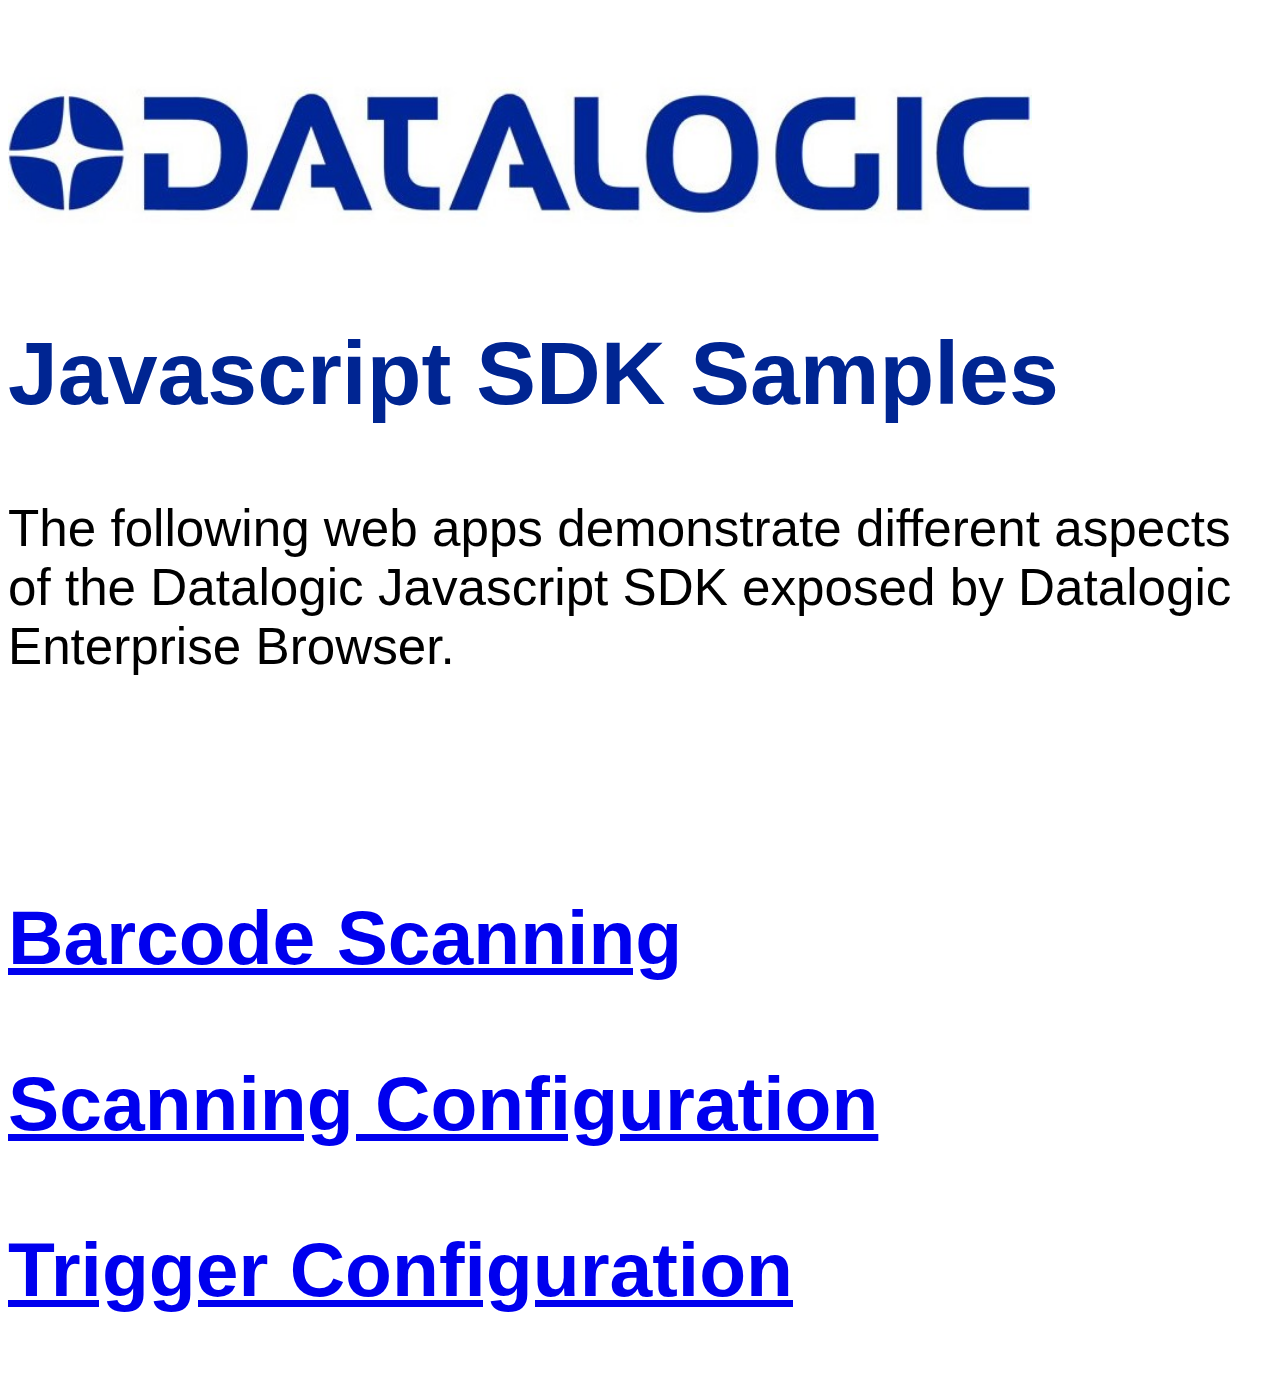
==== index.html @ a968ee16 "v0.1.0.11505" ====
<!-- Start page for the Datalogic Java SDK samples -->

<!DOCTYPE html>
<html>
<head>
	<title>Javascript SDK Sample Apps</title>
	<link rel="icon" type="image/x-icon" href="samples/res/favicon.ico">
</head>

<body style = "font-family: Helvetica, sans-serif; font-size:6vw; color:#002592;">

	<!-- Header -->
	<p><img src="samples/res/logo.jpg" alt="Datalogic" style="width:80vw"></p>
	<h2 style = "font-size:7vw">Javascript SDK Samples</h2>
	<p style = "color:black; font-size:4vw">
		The following web apps demonstrate different aspects of the Datalogic Javascript SDK exposed by Datalogic Enterprise Browser.
	</p>
	<br>
	
	<!-- Barcode scanning sample -->
	<p>
		<a href="samples/barcode.html"><b>Barcode Scanning</b></a>
	</p>

	<!-- Scanning configuration sample -->
	<p>
		<a href="samples/config.html"><b>Scanning Configuration</b></a>
	</p>
	
	<!-- Trigger configuration sample -->
	<p>
		<a href="samples/trigger.html"><b>Trigger Configuration</b></a>
	</p>


</body>
</html>
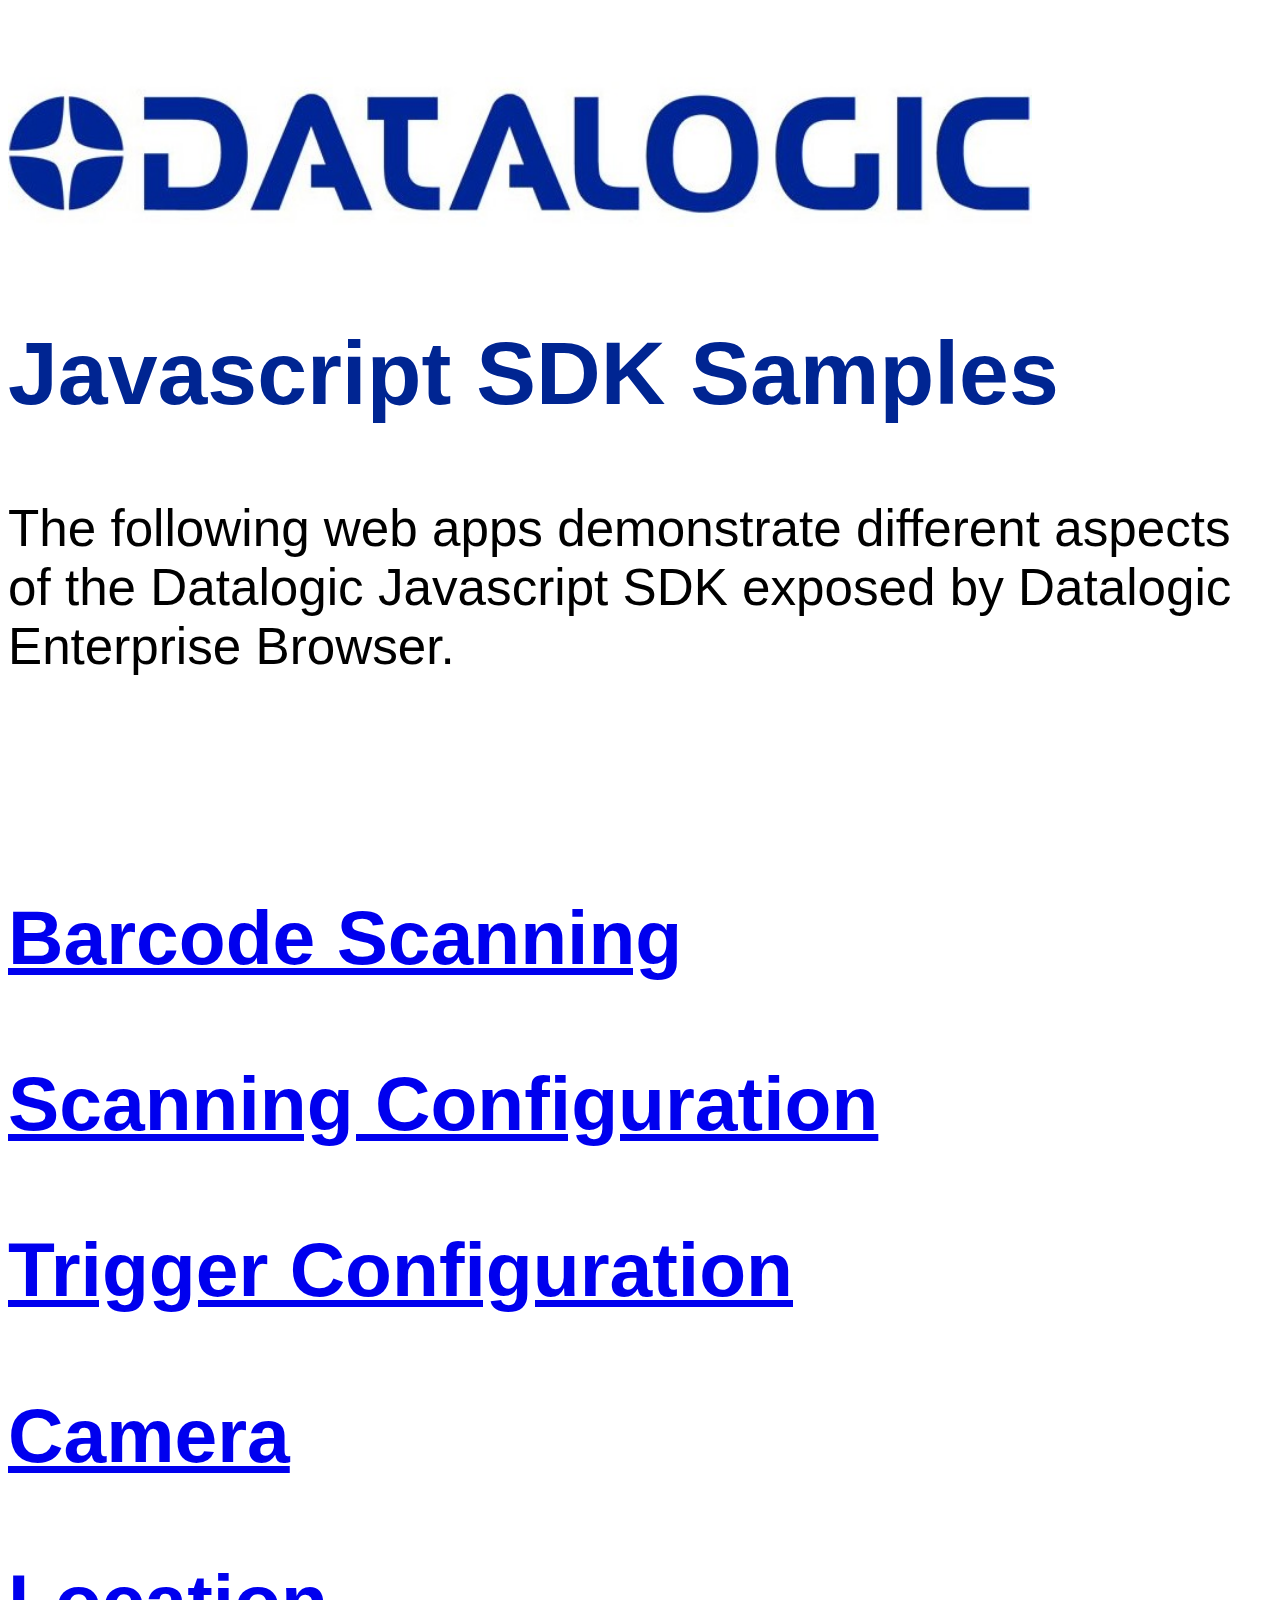
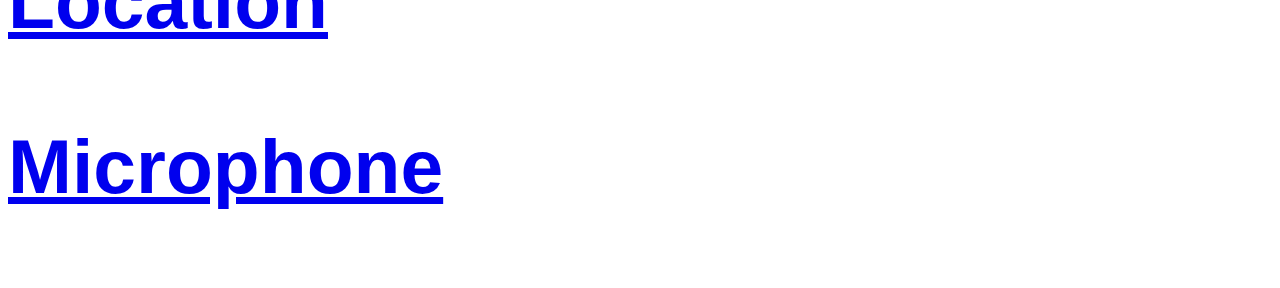
==== commit 1ce51ed9: "Added sample apps for camera, microphone & location" ====
--- a/index.html
+++ b/index.html
@@ -8,7 +8,6 @@
 </head>
 
 <body style = "font-family: Helvetica, sans-serif; font-size:6vw; color:#002592;">
-
 	<!-- Header -->
 	<p><img src="samples/res/logo.jpg" alt="Datalogic" style="width:80vw"></p>
 	<h2 style = "font-size:7vw">Javascript SDK Samples</h2>
@@ -16,7 +15,7 @@
 		The following web apps demonstrate different aspects of the Datalogic Javascript SDK exposed by Datalogic Enterprise Browser.
 	</p>
 	<br>
-	
+
 	<!-- Barcode scanning sample -->
 	<p>
 		<a href="samples/barcode.html"><b>Barcode Scanning</b></a>
@@ -26,12 +25,25 @@
 	<p>
 		<a href="samples/config.html"><b>Scanning Configuration</b></a>
 	</p>
-	
+
 	<!-- Trigger configuration sample -->
 	<p>
 		<a href="samples/trigger.html"><b>Trigger Configuration</b></a>
 	</p>
 
+	<!-- Use the Camera-->
+	<p>
+		<a href="samples/camera.html"><b>Camera</b></a>
+	</p>
 
+	<!-- Trigger Location -->
+	<p>
+		<a href="samples/location.html"><b>Location</b></a>
+	</p>
+
+	<!-- Use the Microphone -->
+	<p>
+		<a href="samples/microphone.html"><b>Microphone</b></a>
+	</p>
 </body>
 </html>
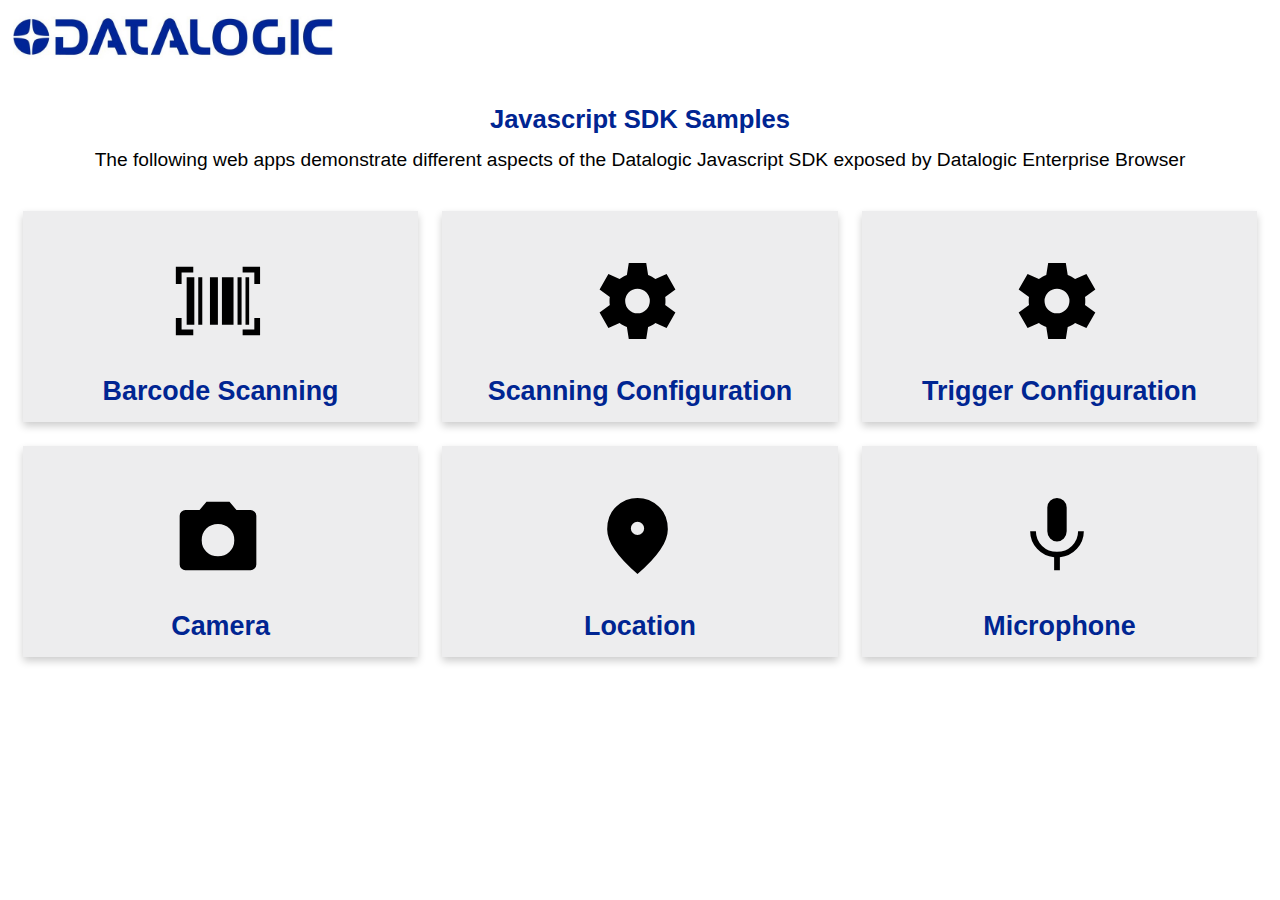
==== commit 95173b54: "Updated sample pages and releases for dl_barcode v2 and dl_keyboard v2" ====
--- a/index.html
+++ b/index.html
@@ -2,48 +2,66 @@
 
 <!DOCTYPE html>
 <html>
+
 <head>
-	<title>Javascript SDK Sample Apps</title>
-	<link rel="icon" type="image/x-icon" href="samples/res/favicon.ico">
+    <title>Byron's Javascript SDK Sample Apps</title>
+    <meta name="viewport" content="width=device-width, initial-scale=1.0">
+    <link rel="icon" type="image/x-icon" href="samples/res/favicon.ico">
+    <link rel="stylesheet" href="https://cdnjs.cloudflare.com/ajax/libs/font-awesome/4.7.0/css/font-awesome.min.css">
+    <link rel="stylesheet" type="text/css" href="samples/styles/index.css">
+    <link rel="stylesheet" type="text/css" href="samples/styles/styles.css">
 </head>
 
-<body style = "font-family: Helvetica, sans-serif; font-size:6vw; color:#002592;">
-	<!-- Header -->
-	<p><img src="samples/res/logo.jpg" alt="Datalogic" style="width:80vw"></p>
-	<h2 style = "font-size:7vw">Javascript SDK Samples</h2>
-	<p style = "color:black; font-size:4vw">
-		The following web apps demonstrate different aspects of the Datalogic Javascript SDK exposed by Datalogic Enterprise Browser.
-	</p>
-	<br>
+<body>
+<header>
+    <img class="logo" src="samples/res/logo.jpg" alt="Datalogic">
+    <center>
+        <h2>Javascript SDK Samples</h2>
+        <p class="description">
+            The following web apps demonstrate different aspects of the Datalogic Javascript SDK exposed by
+            Datalogic Enterprise Browser
+        </p>
+    </center>
+</header>
 
-	<!-- Barcode scanning sample -->
-	<p>
-		<a href="samples/barcode.html"><b>Barcode Scanning</b></a>
-	</p>
+<div class="test-pages">
+    <!-- Barcode scanning sample -->
+    <div id="barcode-scanning" class="card">
+        <img class="card-icon" src="samples/res/barcode-scanner.svg" alt="Avatar">
+        <a class="test-page-link" href="samples/barcode.html">Barcode Scanning</a>
+    </div>
 
-	<!-- Scanning configuration sample -->
-	<p>
-		<a href="samples/config.html"><b>Scanning Configuration</b></a>
-	</p>
+    <!-- Scanning configuration sample -->
+    <div id="scanning-configuration" class="card">
+        <img class="card-icon" src="samples/res/settings.svg" alt="Avatar">
+        <a class="test-page-link" href="samples/config.html">Scanning Configuration</a>
+    </div>
 
-	<!-- Trigger configuration sample -->
-	<p>
-		<a href="samples/trigger.html"><b>Trigger Configuration</b></a>
-	</p>
+    <!-- Trigger configuration sample -->
+    <div id="trigger-configuration" class="card">
+        <img class="card-icon" src="samples/res/settings.svg" alt="Avatar">
+        <a class="test-page-link" href="samples/trigger.html">Trigger Configuration</a>
+    </div>
 
-	<!-- Use the Camera-->
-	<p>
-		<a href="samples/camera.html"><b>Camera</b></a>
-	</p>
+    <!-- Use the Camera-->
+    <div id="camera" class="card">
+        <img class="card-icon" src="samples/res/camera.svg" alt="Avatar">
+        <a class="test-page-link" href="samples/camera.html">Camera</a>
+    </div>
 
-	<!-- Trigger Location -->
-	<p>
-		<a href="samples/location.html"><b>Location</b></a>
-	</p>
+    <!-- Trigger Location -->
+    <div id="location" class="card">
+        <img class="card-icon" src="samples/res/location.svg" alt="Avatar">
+        <a class="test-page-link" href="samples/location.html">Location</a>
+    </div>
 
-	<!-- Use the Microphone -->
-	<p>
-		<a href="samples/microphone.html"><b>Microphone</b></a>
-	</p>
+    <!-- Use the Microphone -->
+    <div id="microphone" class="card">
+        <img class="card-icon" src="samples/res/microphone.svg" alt="Avatar">
+        <a class="test-page-link" href="samples/microphone.html">Microphone</a>
+    </div>
+
+</div>
 </body>
-</html>
+
+</html>--- a/samples/styles/index.css
+++ b/samples/styles/index.css
@@ -0,0 +1,121 @@
+body {
+    font-size: 6vw;
+    margin: 3%;
+}
+
+h2 {
+    font-size: 7vw;
+}
+
+.logo {
+    width: 80vw;
+    margin-left: auto;
+    margin-right: auto;
+    display: block;
+    margin-bottom: 1vh;
+}
+
+.description {
+    color: black;
+    font-size: 5vw;
+    margin-top: 5px;
+}
+
+.card-icon {
+    width: 10vw;
+    padding-right: 5px;
+}
+
+.card {
+    /* Add shadows to create the "card" effect */
+    box-shadow: 0 4px 8px 0 rgba(0, 0, 0, 0.2);
+    transition: 0.3s;
+
+    background-color: #b1b3b43b;
+    height: fit-content;
+    padding: 10px;
+    margin-top: 10px;
+    margin-bottom: 10px;
+    display: flex;
+    flex-direction: row;
+    align-items: center;
+}
+
+.test-page-link {
+    font-weight: bold;
+    cursor: pointer;
+    text-decoration: none;
+    color: #002592;
+}
+
+.test-pages {
+    margin-top: 10px;
+}
+
+/* Auto format for large screens */
+@media screen and (min-width: 601px) {
+    .logo {
+        width: 25vw;
+        margin-bottom: 5vh;
+        margin-left: 0;
+        margin-right: 0;
+    }
+
+    h2 {
+        font-size: 2vw;
+        margin-left: auto;
+        margin-right: auto;
+    }
+
+    .description {
+        color: black;
+        font-size: 1.5vw;
+        margin-top: 15px;
+    }
+
+    body {
+        margin: 1%;
+    }
+
+    .test-page-link {
+        font-size: 0.35em;
+        font-weight: bold;
+        cursor: pointer;
+        text-decoration: none;
+        color: #002592;
+    }
+
+    .card {
+        height:fit-content;
+        display: flex;
+        justify-content: center;
+        align-items: center;
+        flex-direction: column;
+        box-shadow: 0 4px 8px 0 rgba(0, 0, 0, 0.2);
+        transition: 0.3s;
+        padding: 15px;
+        margin: 0px;
+    }
+
+    .card:hover {
+        box-shadow: 0 8px 16px 0 rgba(0, 0, 0, 0.2);
+    }
+
+    .test-pages {
+        display: grid;
+        margin-left: 10px;
+        margin-right: 10px;
+        grid-template-columns: repeat(3, 1fr);
+        justify-content: space-between;
+        grid-auto-rows: auto;
+        grid-gap: 1.5rem;
+        margin-top: 40px;
+    }
+
+    .card-icon {
+        width: 25%;
+        margin-left: auto;
+        margin-right: auto;
+        min-height: 150px;
+    }
+}--- a/samples/styles/styles.css
+++ b/samples/styles/styles.css
@@ -0,0 +1,58 @@
+* {
+    margin: 0;
+}
+
+body {
+    font-family: Helvetica, sans-serif;
+    color: black;
+}
+
+h2 {
+    font-size: 7vw;
+    color: #002592;
+    margin-bottom: 5px;
+}
+
+.banner {
+    color: #ffffffff;
+    background-color: #002592;
+    padding: 5px;
+    margin-bottom: 10px;
+    font-size: 4vw;
+}
+
+.blue-footer-button {
+    width: 80vw;
+    height: 60px;
+    background-color: blue;
+    color: white;
+    font-family: 'Lucida Sans', 'Lucida Sans Regular', 'Lucida Grande', 'Lucida Sans Unicode', Geneva, Verdana, sans-serif;
+    font-size: 1.2em;
+    font-weight: bold;
+    border-radius: 30px;
+    border: none;
+    padding: 15px 20px;
+    text-align: center;
+    box-shadow: 0 5px 10px 0 rgba(0, 0, 0, 0.2);
+    position: absolute;
+    bottom: 30px;
+    left: calc(50% - 40vw);
+}
+
+@media screen and (min-width: 601px) {
+    .banner {
+        padding: 10px;
+        font-size: 1.5vw;
+    }
+
+    h2 {
+        font-size: 2vw;
+    }
+
+    .blue-footer-button {
+        width: 30vw;
+        left: calc(50% - 15vw);
+        font-size: 1.5em;
+        bottom: 50px;
+    };
+}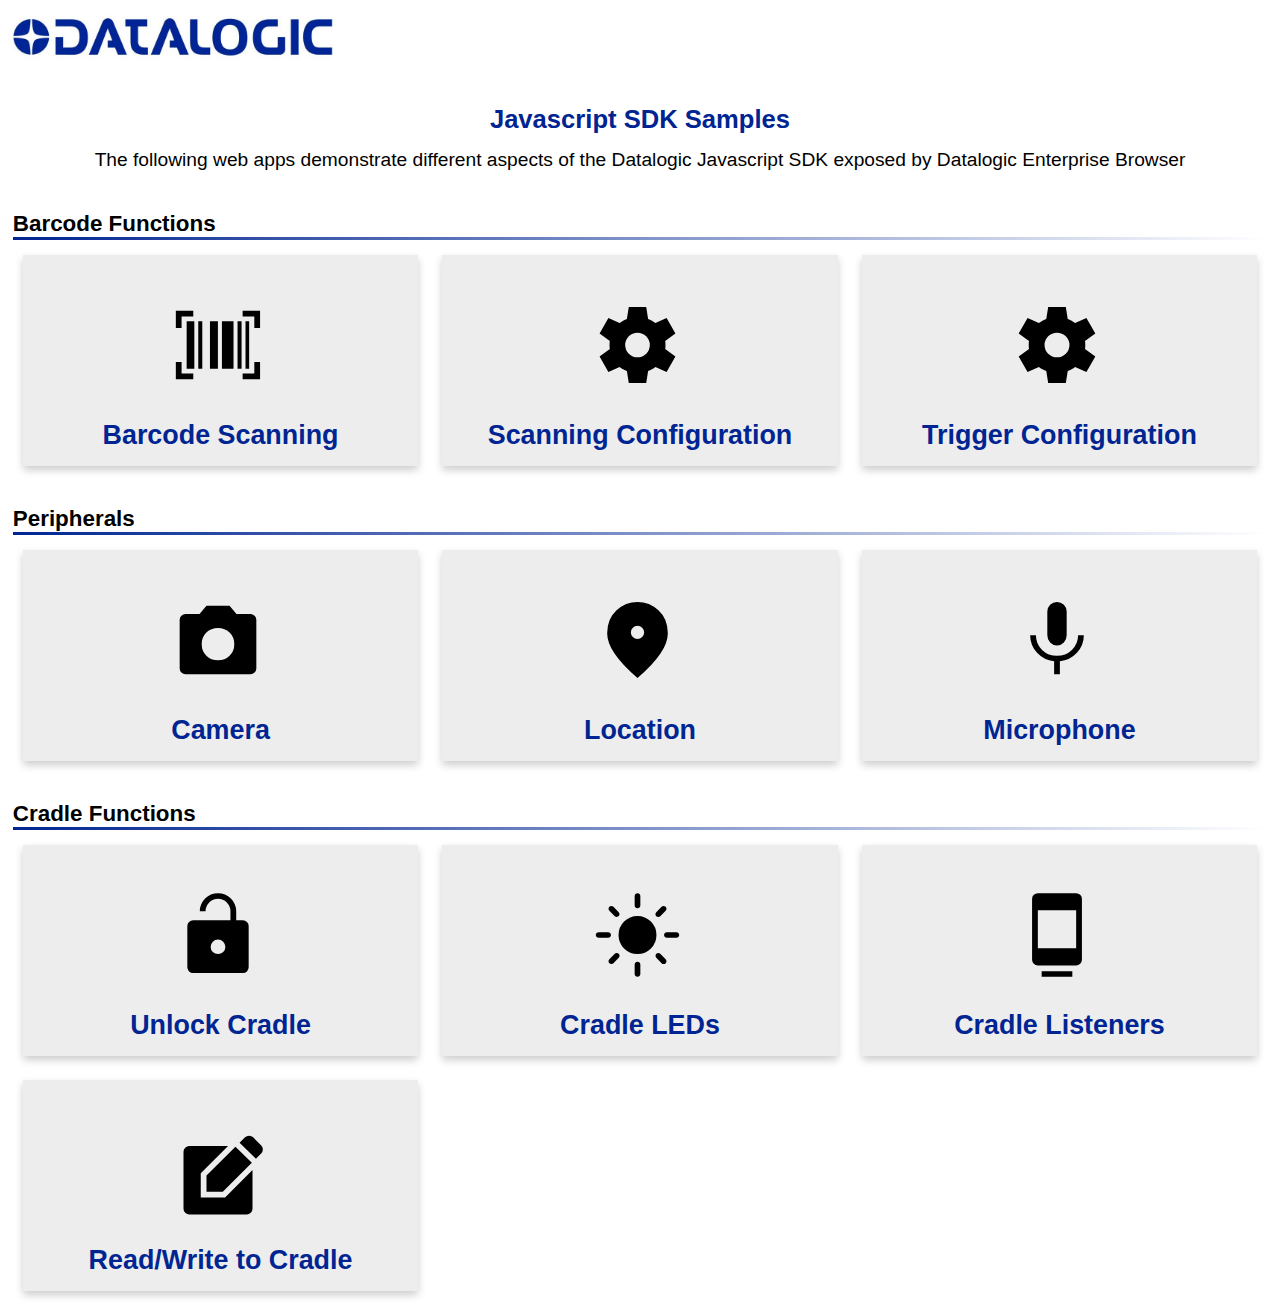
==== commit 96ca532a: "Add support for Cradle Manager API" ====
--- a/index.html
+++ b/index.html
@@ -4,64 +4,98 @@
 <html>
 
 <head>
-    <title>Byron's Javascript SDK Sample Apps</title>
-    <meta name="viewport" content="width=device-width, initial-scale=1.0">
-    <link rel="icon" type="image/x-icon" href="samples/res/favicon.ico">
-    <link rel="stylesheet" href="https://cdnjs.cloudflare.com/ajax/libs/font-awesome/4.7.0/css/font-awesome.min.css">
-    <link rel="stylesheet" type="text/css" href="samples/styles/index.css">
-    <link rel="stylesheet" type="text/css" href="samples/styles/styles.css">
+	<title>Javascript SDK Sample Apps</title>
+	<meta name="viewport" content="width=device-width, initial-scale=1.0">
+	<link rel="icon" type="image/x-icon" href="samples/res/favicon.ico">
+	<link rel="stylesheet" href="https://cdnjs.cloudflare.com/ajax/libs/font-awesome/4.7.0/css/font-awesome.min.css">
+	<link rel="stylesheet" type="text/css" href="samples/styles/index.css">
+	<link rel="stylesheet" type="text/css" href="samples/styles/styles.css">
 </head>
 
 <body>
-<header>
-    <img class="logo" src="samples/res/logo.jpg" alt="Datalogic">
-    <center>
-        <h2>Javascript SDK Samples</h2>
-        <p class="description">
-            The following web apps demonstrate different aspects of the Datalogic Javascript SDK exposed by
-            Datalogic Enterprise Browser
-        </p>
-    </center>
-</header>
+	<header>
+		<img class="logo" src="samples/res/logo.jpg" alt="Datalogic">
+		<center>
+			<h2>Javascript SDK Samples</h2>
+			<p class="description">
+				The following web apps demonstrate different aspects of the Datalogic Javascript SDK exposed by
+				Datalogic Enterprise Browser
+			</p>
+		</center>
+	</header>
 
-<div class="test-pages">
-    <!-- Barcode scanning sample -->
-    <div id="barcode-scanning" class="card">
-        <img class="card-icon" src="samples/res/barcode-scanner.svg" alt="Avatar">
-        <a class="test-page-link" href="samples/barcode.html">Barcode Scanning</a>
-    </div>
+	<h3>Barcode Functions</h3>
+	<hr>
+	<div class="test-pages">
+		<!-- Barcode scanning sample -->
+		<div id="barcode-scanning" class="card">
+			<img class="card-icon" src="samples/res/barcode-scanner.svg" alt="Avatar">
+			<a class="test-page-link" href="samples/barcode.html">Barcode Scanning</a>
+		</div>
 
-    <!-- Scanning configuration sample -->
-    <div id="scanning-configuration" class="card">
-        <img class="card-icon" src="samples/res/settings.svg" alt="Avatar">
-        <a class="test-page-link" href="samples/config.html">Scanning Configuration</a>
-    </div>
+		<!-- Scanning configuration sample -->
+		<div id="scanning-configuration" class="card">
+			<img class="card-icon" src="samples/res/settings.svg" alt="Avatar">
+			<a class="test-page-link" href="samples/config.html">Scanning Configuration</a>
+		</div>
 
-    <!-- Trigger configuration sample -->
-    <div id="trigger-configuration" class="card">
-        <img class="card-icon" src="samples/res/settings.svg" alt="Avatar">
-        <a class="test-page-link" href="samples/trigger.html">Trigger Configuration</a>
-    </div>
+		<!-- Trigger configuration sample -->
+		<div id="trigger-configuration" class="card">
+			<img class="card-icon" src="samples/res/settings.svg" alt="Avatar">
+			<a class="test-page-link" href="samples/trigger.html">Trigger Configuration</a>
+		</div>
 
-    <!-- Use the Camera-->
-    <div id="camera" class="card">
-        <img class="card-icon" src="samples/res/camera.svg" alt="Avatar">
-        <a class="test-page-link" href="samples/camera.html">Camera</a>
-    </div>
+	</div>
 
-    <!-- Trigger Location -->
-    <div id="location" class="card">
-        <img class="card-icon" src="samples/res/location.svg" alt="Avatar">
-        <a class="test-page-link" href="samples/location.html">Location</a>
-    </div>
+	<h3>Peripherals</h3>
+	<hr>
+	<div class="test-pages">
+		<!-- Use the Camera-->
+		<div id="camera" class="card">
+			<img class="card-icon" src="samples/res/camera.svg" alt="Avatar">
+			<a class="test-page-link" href="samples/camera.html">Camera</a>
+		</div>
 
-    <!-- Use the Microphone -->
-    <div id="microphone" class="card">
-        <img class="card-icon" src="samples/res/microphone.svg" alt="Avatar">
-        <a class="test-page-link" href="samples/microphone.html">Microphone</a>
-    </div>
+		<!-- Trigger Location -->
+		<div id="location" class="card">
+			<img class="card-icon" src="samples/res/location.svg" alt="Avatar">
+			<a class="test-page-link" href="samples/location.html">Location</a>
+		</div>
 
-</div>
+		<!-- Use the Microphone -->
+		<div id="microphone" class="card">
+			<img class="card-icon" src="samples/res/microphone.svg" alt="Avatar">
+			<a class="test-page-link" href="samples/microphone.html">Microphone</a>
+		</div>
+	</div>
+
+	<h3>Cradle Functions</h3>
+	<hr>
+	<div class="test-pages">
+		<!-- Unlock the Cradle -->
+		<div id="unlock" class="card">
+			<img class="card-icon" src="samples/res/unlock.svg" alt="Avatar">
+			<a class="test-page-link" href="samples/unlock.html">Unlock Cradle</a>
+		</div>
+
+		<!-- Control Cradle LEDs -->
+		<div id="led" class="card">
+			<img class="card-icon" src="samples/res/led.svg" alt="Avatar">
+			<a class="test-page-link" href="samples/led.html">Cradle LEDs</a>
+		</div>
+
+		<!-- Add Cradle Listeners -->
+		<div id="listener" class="card">
+			<img class="card-icon" src="samples/res/listener.svg" alt="Avatar">
+			<a class="test-page-link" href="samples/listeners.html">Cradle Listeners</a>
+		</div>
+
+		<!-- Add Cradle Listeners -->
+		<div id="read-write" class="card">
+			<img class="card-icon" src="samples/res/read_write.svg" alt="Avatar">
+			<a class="test-page-link" href="samples/read_write.html">Read/Write to Cradle</a>
+		</div>
+	</div>
 </body>
 
 </html>--- a/samples/styles/index.css
+++ b/samples/styles/index.css
@@ -1,121 +1,140 @@
 body {
-    font-size: 6vw;
-    margin: 3%;
+	font-size: 6vw;
+	margin: 3%;
 }
 
 h2 {
-    font-size: 7vw;
+	font-size: 7vw;
+}
+
+h3 {
+	font-size: 6vw;
+	color: black;    
+	font-weight: bold;
+	margin-top: 20px;
 }
 
 .logo {
-    width: 80vw;
-    margin-left: auto;
-    margin-right: auto;
-    display: block;
-    margin-bottom: 1vh;
+	width: 80vw;
+	margin-left: auto;
+	margin-right: auto;
+	display: block;
+	margin-bottom: 1vh;
 }
 
 .description {
-    color: black;
-    font-size: 5vw;
-    margin-top: 5px;
+	color: black;
+	font-size: 5vw;
+	margin-top: 5px;
 }
 
 .card-icon {
-    width: 10vw;
-    padding-right: 5px;
+	width: 10vw;
+	padding-right: 5px;
 }
 
 .card {
-    /* Add shadows to create the "card" effect */
-    box-shadow: 0 4px 8px 0 rgba(0, 0, 0, 0.2);
-    transition: 0.3s;
+	/* Add shadows to create the "card" effect */
+	box-shadow: 0 4px 8px 0 rgba(0, 0, 0, 0.2);
+	transition: 0.3s;
 
-    background-color: #b1b3b43b;
-    height: fit-content;
-    padding: 10px;
-    margin-top: 10px;
-    margin-bottom: 10px;
-    display: flex;
-    flex-direction: row;
-    align-items: center;
+	background-color: #b1b3b43b;
+	height: fit-content;
+	padding: 10px;
+	margin-top: 10px;
+	margin-bottom: 10px;
+	display: flex;
+	flex-direction: row;
+	align-items: center;
 }
 
 .test-page-link {
-    font-weight: bold;
-    cursor: pointer;
-    text-decoration: none;
-    color: #002592;
+	font-weight: bold;
+	cursor: pointer;
+	text-decoration: none;
+	color: #002592;
 }
 
 .test-pages {
-    margin-top: 10px;
+	margin-top: 10px;
+}
+
+hr {
+	/* color: linear-gradient(to right, #002592 , white); */
+	height: 3px;
+	background-image: linear-gradient(to right, #002592 , white);
+	border: none;
 }
 
 /* Auto format for large screens */
 @media screen and (min-width: 601px) {
-    .logo {
-        width: 25vw;
-        margin-bottom: 5vh;
-        margin-left: 0;
-        margin-right: 0;
-    }
+	.logo {
+		width: 25vw;
+		margin-bottom: 5vh;
+		margin-left: 0;
+		margin-right: 0;
+	}
 
-    h2 {
-        font-size: 2vw;
-        margin-left: auto;
-        margin-right: auto;
-    }
+	h2 {
+		font-size: 2vw;
+		margin-left: auto;
+		margin-right: auto;
+	}
 
-    .description {
-        color: black;
-        font-size: 1.5vw;
-        margin-top: 15px;
-    }
+	h3 {
+		font-size: 1.75vw;
+		margin-top: 40px;
+	}
 
-    body {
-        margin: 1%;
-    }
+	.description {
+		color: black;
+		font-size: 1.5vw;
+		margin-top: 15px;
+	}
 
-    .test-page-link {
-        font-size: 0.35em;
-        font-weight: bold;
-        cursor: pointer;
-        text-decoration: none;
-        color: #002592;
-    }
+	body {
+		margin: 1%;
+	}
 
-    .card {
-        height:fit-content;
-        display: flex;
-        justify-content: center;
-        align-items: center;
-        flex-direction: column;
-        box-shadow: 0 4px 8px 0 rgba(0, 0, 0, 0.2);
-        transition: 0.3s;
-        padding: 15px;
-        margin: 0px;
-    }
+	.test-page-link {
+		font-size: 0.35em;
+		font-weight: bold;
+		cursor: pointer;
+		text-decoration: none;
+		color: #002592;
+	}
 
-    .card:hover {
-        box-shadow: 0 8px 16px 0 rgba(0, 0, 0, 0.2);
-    }
+	.card {
+		height:fit-content;
+		display: flex;
+		justify-content: center;
+		align-items: center;
+		flex-direction: column;
+		box-shadow: 0 4px 8px 0 rgba(0, 0, 0, 0.2);
+		transition: 0.3s;
+		padding: 15px;
+		margin: 0px;
+	}
 
-    .test-pages {
-        display: grid;
-        margin-left: 10px;
-        margin-right: 10px;
-        grid-template-columns: repeat(3, 1fr);
-        justify-content: space-between;
-        grid-auto-rows: auto;
-        grid-gap: 1.5rem;
-        margin-top: 40px;
-    }
+	.card:hover {
+		box-shadow: 0 8px 16px 0 rgba(0, 0, 0, 0.2);
+	}
 
-    .card-icon {
-        width: 25%;
-        margin-left: auto;
-        margin-right: auto;
-        min-height: 150px;
-    }
+	.test-pages {
+		display: grid;
+		margin-left: 10px;
+		margin-right: 10px;
+		grid-template-columns: repeat(3, 1fr);
+		justify-content: space-between;
+		grid-auto-rows: auto;
+		grid-gap: 1.5rem;
+		margin-top: 15px;
+	}
+
+	.card-icon {
+		width: 25%;
+		margin-left: auto;
+		margin-right: auto;
+		min-height: 150px;
+	}
 }--- a/samples/styles/styles.css
+++ b/samples/styles/styles.css
@@ -1,58 +1,58 @@
 * {
-    margin: 0;
+	margin: 0;
 }
 
 body {
-    font-family: Helvetica, sans-serif;
-    color: black;
+	font-family: Helvetica, sans-serif;
+	color: black;
 }
 
 h2 {
-    font-size: 7vw;
-    color: #002592;
-    margin-bottom: 5px;
+	font-size: 7vw;
+	color: #002592;
+	margin-bottom: 5px;
 }
 
 .banner {
-    color: #ffffffff;
-    background-color: #002592;
-    padding: 5px;
-    margin-bottom: 10px;
-    font-size: 4vw;
+	color: #ffffffff;
+	background-color: #002592;
+	padding: 5px;
+	margin-bottom: 10px;
+	font-size: 4vw;
 }
 
 .blue-footer-button {
-    width: 80vw;
-    height: 60px;
-    background-color: blue;
-    color: white;
-    font-family: 'Lucida Sans', 'Lucida Sans Regular', 'Lucida Grande', 'Lucida Sans Unicode', Geneva, Verdana, sans-serif;
-    font-size: 1.2em;
-    font-weight: bold;
-    border-radius: 30px;
-    border: none;
-    padding: 15px 20px;
-    text-align: center;
-    box-shadow: 0 5px 10px 0 rgba(0, 0, 0, 0.2);
-    position: absolute;
-    bottom: 30px;
-    left: calc(50% - 40vw);
+	width: 80vw;
+	height: 60px;
+	background-color: blue;
+	color: white;
+	font-family: 'Lucida Sans', 'Lucida Sans Regular', 'Lucida Grande', 'Lucida Sans Unicode', Geneva, Verdana, sans-serif;
+	font-size: 1.2em;
+	font-weight: bold;
+	border-radius: 30px;
+	border: none;
+	padding: 15px 20px;
+	text-align: center;
+	box-shadow: 0 5px 10px 0 rgba(0, 0, 0, 0.2);
+	position: absolute;
+	bottom: 30px;
+	left: calc(50% - 40vw);
 }
 
 @media screen and (min-width: 601px) {
-    .banner {
-        padding: 10px;
-        font-size: 1.5vw;
-    }
+	.banner {
+		padding: 10px;
+		font-size: 1.5vw;
+	}
 
-    h2 {
-        font-size: 2vw;
-    }
+	h2 {
+		font-size: 2vw;
+	}
 
-    .blue-footer-button {
-        width: 30vw;
-        left: calc(50% - 15vw);
-        font-size: 1.5em;
-        bottom: 50px;
-    };
+	.blue-footer-button {
+		width: 30vw;
+		left: calc(50% - 15vw);
+		font-size: 1.5em;
+		bottom: 50px;
+	};
 }